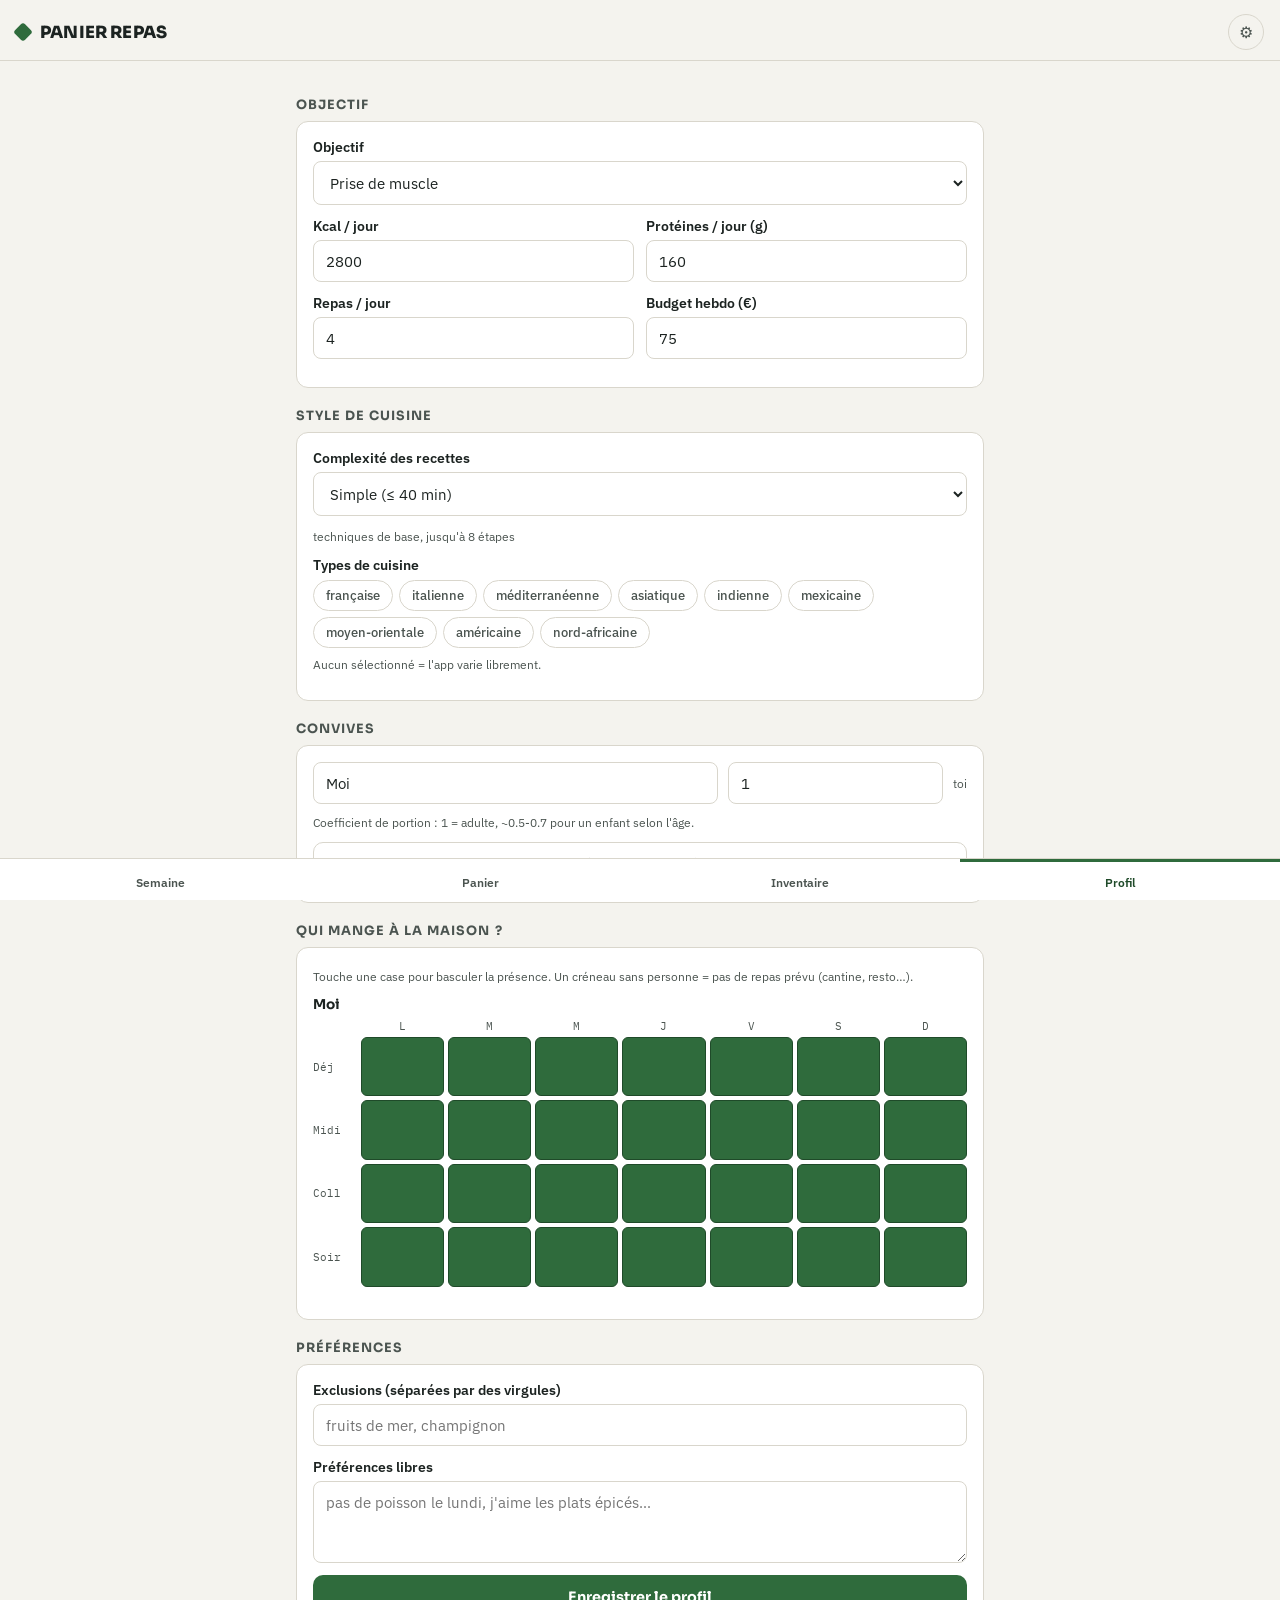
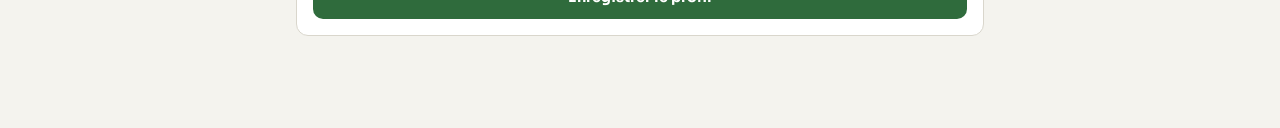
==== index.html @ 50703217 "Add files via upload" ====
<!DOCTYPE html>
<html lang="fr">
<head>
  <meta charset="UTF-8" />
  <meta name="viewport" content="width=device-width, initial-scale=1.0, viewport-fit=cover" />
  <meta name="theme-color" content="#2F6B3C" />
  <title>Panier Repas</title>
  <link rel="manifest" href="manifest.webmanifest" />
  <link rel="icon" href="icons/icon.svg" type="image/svg+xml" />
  <link rel="apple-touch-icon" href="icons/icon-192.png" />
  <link rel="preconnect" href="https://fonts.googleapis.com" />
  <link rel="preconnect" href="https://fonts.gstatic.com" crossorigin />
  <link href="https://fonts.googleapis.com/css2?family=Sora:wght@600;700;800&family=IBM+Plex+Sans:wght@400;500;600&family=IBM+Plex+Mono:wght@400;500;600&display=swap" rel="stylesheet" />
  <link rel="stylesheet" href="css/styles.css" />
</head>
<body>
  <header class="app-header">
    <div class="brand">
      <span class="brand-mark" aria-hidden="true"></span>
      <h1>Panier Repas</h1>
    </div>
    <button id="btn-settings" class="icon-btn" title="Réglages" aria-label="Réglages">⚙</button>
  </header>

  <main id="view" class="view"></main>

  <nav class="tabbar" role="tablist" aria-label="Navigation principale">
    <button class="tab" data-tab="semaine" role="tab">Semaine</button>
    <button class="tab" data-tab="panier" role="tab">Panier</button>
    <button class="tab" data-tab="inventaire" role="tab">Inventaire</button>
    <button class="tab" data-tab="profil" role="tab">Profil</button>
  </nav>

  <dialog id="dlg-settings" class="dialog">
    <form method="dialog" class="dialog-body" id="form-settings">
      <h2>Réglages</h2>
      <label>Clé API Anthropic
        <input type="password" id="set-api-key" placeholder="sk-ant-..." autocomplete="off" />
      </label>
      <label>Modèle
        <select id="set-model">
          <option value="claude-sonnet-4-6">claude-sonnet-4-6</option>
          <option value="claude-haiku-4-5-20251001">claude-haiku-4-5</option>
        </select>
      </label>
      <p class="hint">La clé est stockée uniquement dans ce navigateur (localStorage).</p>
      <label>URL du Worker poids (optionnel)
        <input type="url" id="set-worker-url" placeholder="https://panier-poids.xxx.workers.dev" />
      </label>
      <label>Secret du Worker
        <input type="password" id="set-worker-secret" autocomplete="off" />
      </label>
      <div class="dialog-actions">
        <button value="cancel" class="btn ghost">Annuler</button>
        <button value="ok" class="btn primary" id="set-save">Enregistrer</button>
      </div>
    </form>
  </dialog>

  <dialog id="dlg-match" class="dialog">
    <div class="dialog-body" id="dlg-match-body"></div>
  </dialog>

  <div id="toast" class="toast" role="status" aria-live="polite"></div>

  <script src="js/store.js"></script>
  <script src="js/catalogue.js"></script>
  <script src="js/schema.js"></script>
  <script src="js/generator.js"></script>
  <script src="js/aggregator.js"></script>
  <script src="js/health.js"></script>
  <script src="js/app.js"></script>
  <script>
    if ('serviceWorker' in navigator) {
      window.addEventListener('load', () => {
        navigator.serviceWorker.register('sw.js').catch(err => {
          console.error('SW registration failed:', err);
        });
      });
    }
  </script>
</body>
</html>
---- css/styles.css ----
/* ============================================================
   Panier Repas — design tokens
   Direction : étal de primeur + ticket de caisse.
   Porcelaine / encre / basilic / paprika. Le ticket (liste de
   courses à bords crantés, chiffres en mono) est la signature.
   ============================================================ */
:root {
  --porcelain: #F4F3EE;
  --ink: #1C2321;
  --ink-soft: #4B5450;
  --basil: #2F6B3C;
  --basil-deep: #1F4A29;
  --paprika: #D2481F;
  --line: #D9D6CC;
  --card: #FFFFFF;
  --ok: #2F6B3C;
  --warn: #B3541E;

  --font-display: "Sora", system-ui, sans-serif;
  --font-body: "IBM Plex Sans", system-ui, sans-serif;
  --font-mono: "IBM Plex Mono", ui-monospace, monospace;

  --radius: 12px;
  --pad: 16px;
}

* { box-sizing: border-box; }
html, body { margin: 0; padding: 0; }

body {
  font-family: var(--font-body);
  background: var(--porcelain);
  color: var(--ink);
  min-height: 100dvh;
  display: flex;
  flex-direction: column;
  padding-bottom: calc(64px + env(safe-area-inset-bottom));
}

/* ---------- header ---------- */
.app-header {
  display: flex;
  align-items: center;
  justify-content: space-between;
  padding: 14px var(--pad) 10px;
  position: sticky;
  top: 0;
  background: var(--porcelain);
  z-index: 5;
  border-bottom: 1px solid var(--line);
}
.brand { display: flex; align-items: center; gap: 10px; }
.brand-mark {
  width: 14px; height: 14px;
  background: var(--basil);
  border-radius: 3px;
  transform: rotate(45deg);
  display: inline-block;
}
.app-header h1 {
  font-family: var(--font-display);
  font-size: 1.05rem;
  font-weight: 800;
  letter-spacing: 0.01em;
  margin: 0;
  text-transform: uppercase;
}
.icon-btn {
  background: none; border: 1px solid var(--line);
  border-radius: 50%;
  width: 36px; height: 36px;
  font-size: 1rem;
  cursor: pointer;
  color: var(--ink-soft);
}
.icon-btn:hover { border-color: var(--basil); color: var(--basil); }

/* ---------- layout ---------- */
.view { flex: 1; padding: var(--pad); max-width: 720px; width: 100%; margin: 0 auto; }
.section-title {
  font-family: var(--font-display);
  font-size: 0.8rem;
  font-weight: 700;
  text-transform: uppercase;
  letter-spacing: 0.08em;
  color: var(--ink-soft);
  margin: 20px 0 8px;
}
.card {
  background: var(--card);
  border: 1px solid var(--line);
  border-radius: var(--radius);
  padding: var(--pad);
  margin-bottom: 12px;
}

/* ---------- tabbar ---------- */
.tabbar {
  position: fixed;
  bottom: 0; left: 0; right: 0;
  display: flex;
  background: var(--card);
  border-top: 1px solid var(--line);
  padding-bottom: env(safe-area-inset-bottom);
  z-index: 10;
}
.tab {
  flex: 1;
  border: none;
  background: none;
  padding: 12px 4px 10px;
  font-family: var(--font-body);
  font-size: 0.78rem;
  font-weight: 600;
  color: var(--ink-soft);
  cursor: pointer;
  border-top: 3px solid transparent;
}
.tab.active { color: var(--basil-deep); border-top-color: var(--basil); }
.tab:focus-visible { outline: 2px solid var(--basil); outline-offset: -2px; }

/* ---------- forms ---------- */
label { display: block; font-size: 0.85rem; font-weight: 600; margin-bottom: 12px; color: var(--ink); }
input, select, textarea {
  display: block;
  width: 100%;
  margin-top: 5px;
  padding: 10px 12px;
  border: 1px solid var(--line);
  border-radius: 8px;
  background: #fff;
  font-family: var(--font-body);
  font-size: 0.95rem;
  color: var(--ink);
}
input:focus-visible, select:focus-visible, textarea:focus-visible, .btn:focus-visible {
  outline: 2px solid var(--basil);
  outline-offset: 1px;
}
.grid-2 { display: grid; grid-template-columns: 1fr 1fr; gap: 0 12px; }
.hint { font-size: 0.78rem; color: var(--ink-soft); margin: 4px 0 12px; }

.btn {
  font-family: var(--font-display);
  font-weight: 700;
  font-size: 0.9rem;
  padding: 12px 18px;
  border-radius: 10px;
  border: 1px solid transparent;
  cursor: pointer;
}
.btn.primary { background: var(--basil); color: #fff; }
.btn.primary:hover { background: var(--basil-deep); }
.btn.primary:disabled { background: var(--line); color: var(--ink-soft); cursor: default; }
.btn.ghost { background: none; border-color: var(--line); color: var(--ink); }
.btn.ghost:hover { border-color: var(--basil); color: var(--basil-deep); }
.btn.danger { background: none; border-color: var(--line); color: var(--paprika); }
.btn.block { width: 100%; }
.btn-row { display: flex; gap: 10px; margin: 12px 0; }
.btn-row .btn { flex: 1; }

/* ---------- semaine ---------- */
.day-macros {
  display: flex;
  gap: 8px;
  overflow-x: auto;
  padding-bottom: 4px;
  margin-bottom: 8px;
}
.day-pill {
  flex: 0 0 auto;
  border: 1px solid var(--line);
  border-radius: 10px;
  background: var(--card);
  padding: 8px 10px;
  text-align: center;
  min-width: 76px;
}
.day-pill .d { font-family: var(--font-display); font-size: 0.7rem; font-weight: 700; text-transform: uppercase; color: var(--ink-soft); }
.day-pill .kcal { font-family: var(--font-mono); font-weight: 600; font-size: 0.9rem; }
.day-pill .prot { font-family: var(--font-mono); font-size: 0.75rem; color: var(--basil-deep); }

.recipe { border-left: 4px solid var(--basil); }
.recipe h3 { margin: 0 0 4px; font-family: var(--font-display); font-size: 1rem; font-weight: 700; }
.recipe .meta { font-family: var(--font-mono); font-size: 0.78rem; color: var(--ink-soft); margin-bottom: 8px; }
.recipe ul { margin: 8px 0; padding-left: 18px; font-size: 0.88rem; }
.recipe ol { margin: 8px 0; padding-left: 18px; font-size: 0.88rem; }
.recipe details summary { cursor: pointer; font-weight: 600; font-size: 0.85rem; color: var(--basil-deep); }

.empty {
  text-align: center;
  padding: 40px 20px;
  color: var(--ink-soft);
}
.empty h2 { font-family: var(--font-display); font-size: 1.1rem; color: var(--ink); }

.loading { text-align: center; padding: 30px; color: var(--ink-soft); }
.loading::after {
  content: "";
  display: block;
  width: 26px; height: 26px;
  margin: 14px auto 0;
  border: 3px solid var(--line);
  border-top-color: var(--basil);
  border-radius: 50%;
  animation: spin 0.9s linear infinite;
}
@keyframes spin { to { transform: rotate(360deg); } }
@media (prefers-reduced-motion: reduce) {
  .loading::after { animation: none; }
}

/* ---------- LE TICKET (signature) ---------- */
.ticket {
  background: #fff;
  font-family: var(--font-mono);
  font-size: 0.85rem;
  padding: 18px 16px 26px;
  margin: 10px 0 16px;
  position: relative;
  box-shadow: 0 2px 10px rgba(28, 35, 33, 0.08);
  /* bords crantés haut et bas */
  --notch: 10px;
  clip-path: polygon(
    0 6px, 3% 0, 6% 6px, 9% 0, 12% 6px, 15% 0, 18% 6px, 21% 0, 24% 6px, 27% 0,
    30% 6px, 33% 0, 36% 6px, 39% 0, 42% 6px, 45% 0, 48% 6px, 51% 0, 54% 6px,
    57% 0, 60% 6px, 63% 0, 66% 6px, 69% 0, 72% 6px, 75% 0, 78% 6px, 81% 0,
    84% 6px, 87% 0, 90% 6px, 93% 0, 96% 6px, 100% 0,
    100% calc(100% - 6px), 96% 100%, 93% calc(100% - 6px), 90% 100%,
    87% calc(100% - 6px), 84% 100%, 81% calc(100% - 6px), 78% 100%,
    75% calc(100% - 6px), 72% 100%, 69% calc(100% - 6px), 66% 100%,
    63% calc(100% - 6px), 60% 100%, 57% calc(100% - 6px), 54% 100%,
    51% calc(100% - 6px), 48% 100%, 45% calc(100% - 6px), 42% 100%,
    39% calc(100% - 6px), 36% 100%, 33% calc(100% - 6px), 30% 100%,
    27% calc(100% - 6px), 24% 100%, 21% calc(100% - 6px), 18% 100%,
    15% calc(100% - 6px), 12% 100%, 9% calc(100% - 6px), 6% 100%,
    3% calc(100% - 6px), 0 100%
  );
}
.ticket-header {
  text-align: center;
  border-bottom: 1px dashed var(--line);
  padding-bottom: 8px;
  margin-bottom: 8px;
  font-weight: 600;
  letter-spacing: 0.06em;
}
.ticket-rayon {
  font-weight: 600;
  text-transform: uppercase;
  font-size: 0.72rem;
  letter-spacing: 0.1em;
  color: var(--basil-deep);
  margin: 12px 0 4px;
}
.ticket-line {
  display: flex;
  align-items: baseline;
  gap: 8px;
  padding: 3px 0;
}
.ticket-line .name { flex: 1; min-width: 0; overflow: hidden; text-overflow: ellipsis; white-space: nowrap; }
.ticket-line .qty { white-space: nowrap; font-weight: 500; }
.ticket-line .dots { flex: 0 1 40px; border-bottom: 1px dotted var(--line); transform: translateY(-3px); }
.ticket-line.matched .name::before { content: "✓ "; color: var(--ok); }
.ticket-line.unmatched { cursor: pointer; }
.ticket-line.unmatched .name::before { content: "? "; color: var(--paprika); font-weight: 600; }
.ticket-line.unmatched:hover .name { text-decoration: underline; }
.ticket-line.stock { color: var(--ink-soft); text-decoration: line-through; }
.ticket-total {
  border-top: 1px dashed var(--line);
  margin-top: 10px;
  padding-top: 8px;
  display: flex;
  justify-content: space-between;
  font-weight: 600;
}
.ticket-foot { text-align: center; font-size: 0.7rem; color: var(--ink-soft); margin-top: 10px; }

/* ---------- inventaire ---------- */
.inv-line {
  display: flex;
  align-items: center;
  gap: 10px;
  padding: 10px 0;
  border-bottom: 1px solid var(--line);
  font-size: 0.9rem;
}
.inv-line:last-child { border-bottom: none; }
.inv-line .name { flex: 1; }
.inv-line .qty { font-family: var(--font-mono); font-size: 0.82rem; color: var(--ink-soft); white-space: nowrap; }
.inv-line .dlc { font-family: var(--font-mono); font-size: 0.75rem; white-space: nowrap; }
.inv-line .dlc.soon { color: var(--paprika); font-weight: 600; }
.inv-line .del { background: none; border: none; color: var(--ink-soft); cursor: pointer; font-size: 1rem; }
.inv-line .del:hover { color: var(--paprika); }

/* ---------- dialogs & toast ---------- */
.dialog { border: none; border-radius: var(--radius); padding: 0; max-width: 420px; width: calc(100% - 32px); }
.dialog::backdrop { background: rgba(28, 35, 33, 0.45); }
.dialog-body { padding: 20px; }
.dialog-body h2 { font-family: var(--font-display); font-size: 1.05rem; margin: 0 0 14px; }
.dialog-actions { display: flex; justify-content: flex-end; gap: 10px; margin-top: 8px; }

.match-option {
  display: block; width: 100%;
  text-align: left;
  padding: 10px;
  margin-bottom: 8px;
  border: 1px solid var(--line);
  border-radius: 8px;
  background: #fff;
  cursor: pointer;
  font-family: var(--font-body);
  font-size: 0.88rem;
}
.match-option:hover { border-color: var(--basil); }

.toast {
  position: fixed;
  bottom: calc(76px + env(safe-area-inset-bottom));
  left: 50%;
  transform: translateX(-50%) translateY(10px);
  background: var(--ink);
  color: #fff;
  padding: 10px 18px;
  border-radius: 999px;
  font-size: 0.85rem;
  opacity: 0;
  pointer-events: none;
  transition: opacity 0.25s, transform 0.25s;
  z-index: 50;
  max-width: 90%;
}
.toast.show { opacity: 1; transform: translateX(-50%) translateY(0); }
.toast.error { background: var(--paprika); }

.badge {
  display: inline-block;
  font-family: var(--font-mono);
  font-size: 0.72rem;
  padding: 2px 8px;
  border-radius: 999px;
  border: 1px solid var(--line);
  color: var(--ink-soft);
}
.badge.ok { color: var(--ok); border-color: var(--ok); }
.badge.warn { color: var(--warn); border-color: var(--warn); }

/* ---------- convives & présence (v1.1) ---------- */
.conv-line { display: flex; gap: 10px; align-items: center; margin-bottom: 10px; }
.conv-line .conv-nom { flex: 2; margin-top: 0; }
.conv-line .conv-coef { flex: 1; margin-top: 0; }
.conv-line .del { background: none; border: none; color: var(--ink-soft); cursor: pointer; font-size: 1rem; }
.conv-line .del:hover { color: var(--paprika); }

.pres-block { margin-bottom: 16px; }
.pres-name { font-family: var(--font-display); font-weight: 700; font-size: 0.85rem; margin-bottom: 6px; }
.pres-grid {
  display: grid;
  grid-template-columns: 44px repeat(7, 1fr);
  gap: 4px;
  align-items: center;
}
.pres-h {
  font-family: var(--font-mono);
  font-size: 0.68rem;
  color: var(--ink-soft);
  text-align: center;
}
.pres-grid > .pres-h:nth-child(n+9):nth-child(8n+1) { text-align: left; }
.pres-cell {
  aspect-ratio: 1.4;
  border: 1px solid var(--line);
  border-radius: 6px;
  background: #fff;
  cursor: pointer;
  padding: 0;
}
.pres-cell.on { background: var(--basil); border-color: var(--basil-deep); }
.pres-cell:focus-visible { outline: 2px solid var(--basil); outline-offset: 1px; }

/* ---------- recommandation livraison (v1.2) ---------- */
.card.delivery { border-left: 4px solid var(--basil); font-size: 0.88rem; }
.card.delivery.warn { border-left-color: var(--paprika); }

/* ---------- créneaux de livraison (v1.3) ---------- */
.deliv-row {
  display: flex; align-items: center; gap: 10px;
  padding: 7px 0; border-bottom: 1px dashed var(--line);
  font-family: var(--font-mono); font-size: 0.82rem;
}
.deliv-row:last-of-type { border-bottom: none; }
.deliv-rang {
  width: 20px; height: 20px; flex: 0 0 auto;
  border-radius: 50%; background: var(--basil); color: #fff;
  display: grid; place-items: center; font-size: 0.7rem; font-weight: 600;
}
.deliv-label { flex: 1; font-family: var(--font-body); font-weight: 600; }
.deliv-date { color: var(--ink-soft); }
.card.delivery.warn .deliv-rang { background: var(--paprika); }

.slot-line {
  display: flex; align-items: center; justify-content: space-between;
  padding: 8px 0; border-bottom: 1px solid var(--line); font-size: 0.9rem;
}
.slot-line:last-child { border-bottom: none; }
.slot-line .del { background: none; border: none; color: var(--ink-soft); cursor: pointer; font-size: 1rem; }
.slot-line .del:hover { color: var(--paprika); }

/* ---------- chips (complexité / cuisines / bannis) v1.4 ---------- */
.chips { display: flex; flex-wrap: wrap; gap: 6px; margin: 4px 0 8px; }
.chip {
  font-family: var(--font-body);
  font-size: 0.8rem;
  font-weight: 500;
  padding: 6px 12px;
  border-radius: 999px;
  border: 1px solid var(--line);
  background: #fff;
  color: var(--ink-soft);
  cursor: pointer;
}
.chip:hover { border-color: var(--basil); color: var(--basil-deep); }
.chip.on { background: var(--basil); border-color: var(--basil-deep); color: #fff; }
.chip.banned { border-color: var(--paprika); color: var(--paprika); }
.chip.banned:hover { background: var(--paprika); color: #fff; }
.chip:focus-visible { outline: 2px solid var(--basil); outline-offset: 1px; }
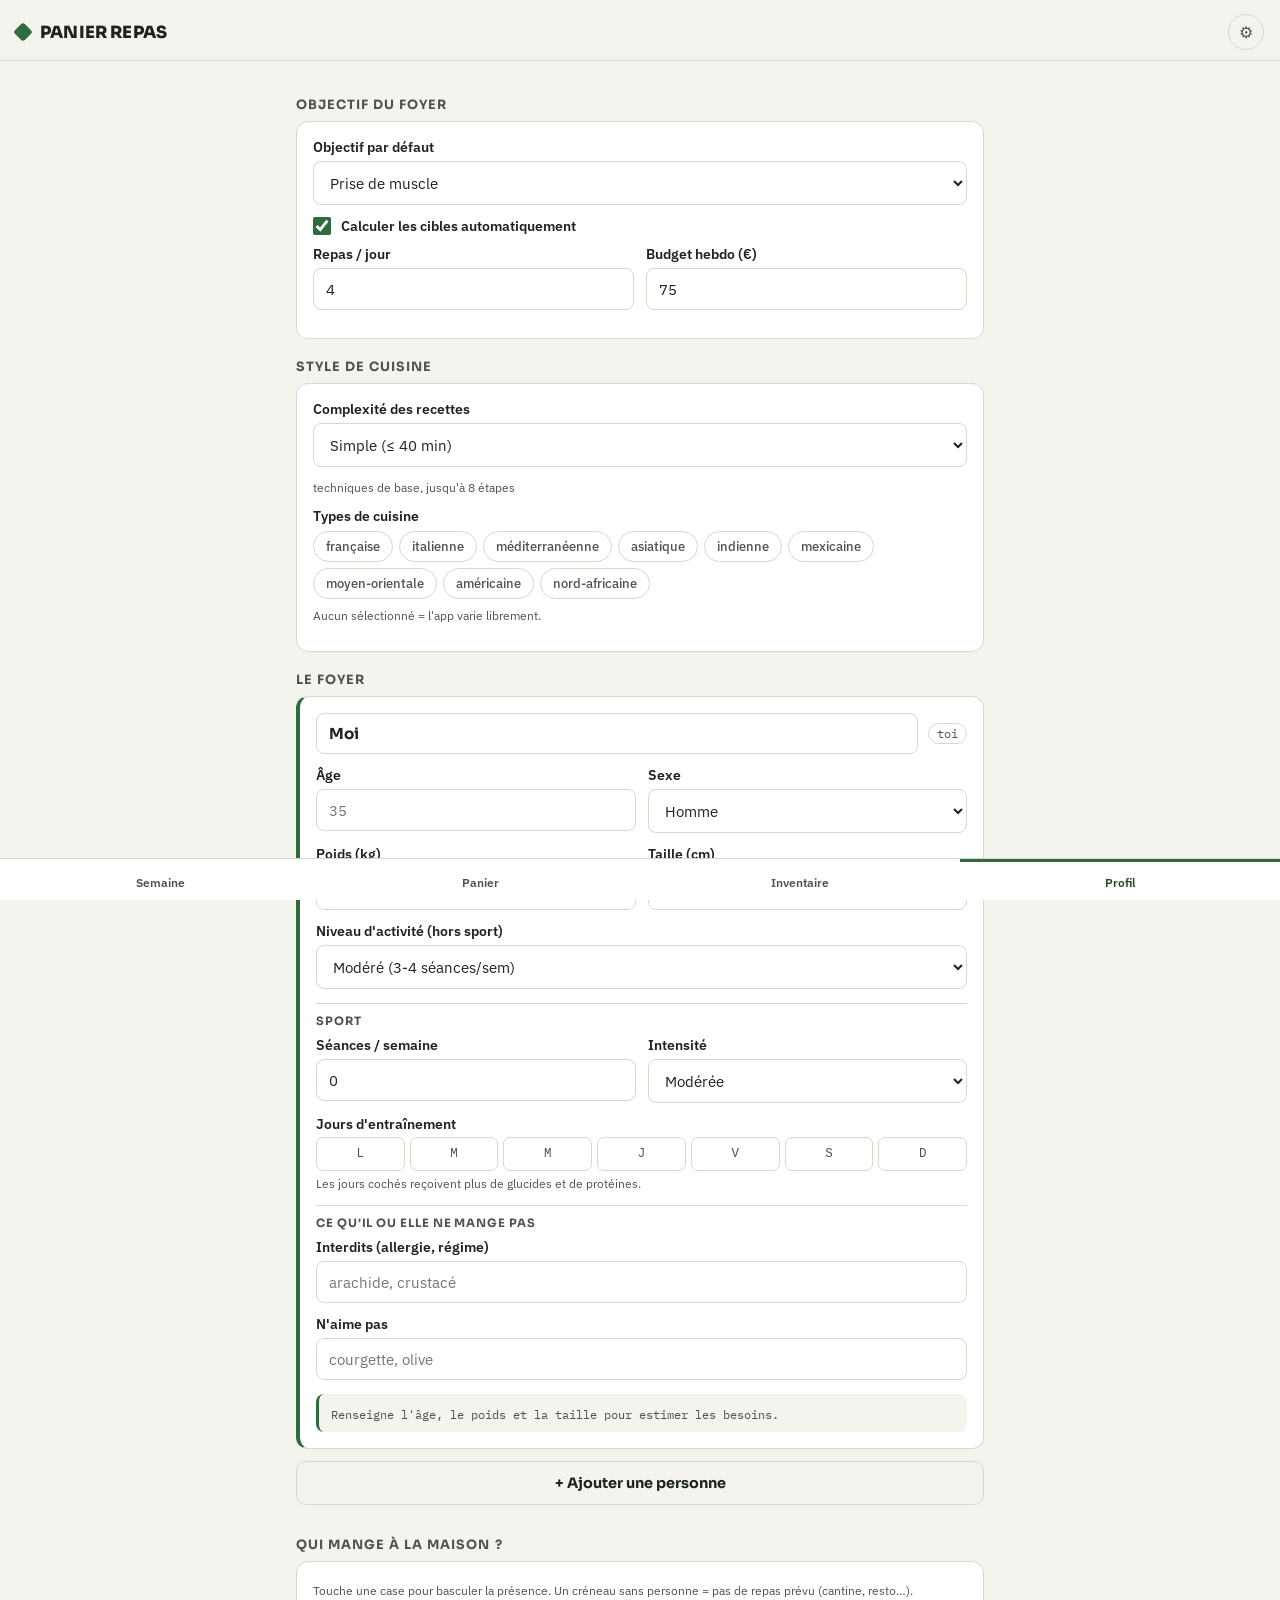
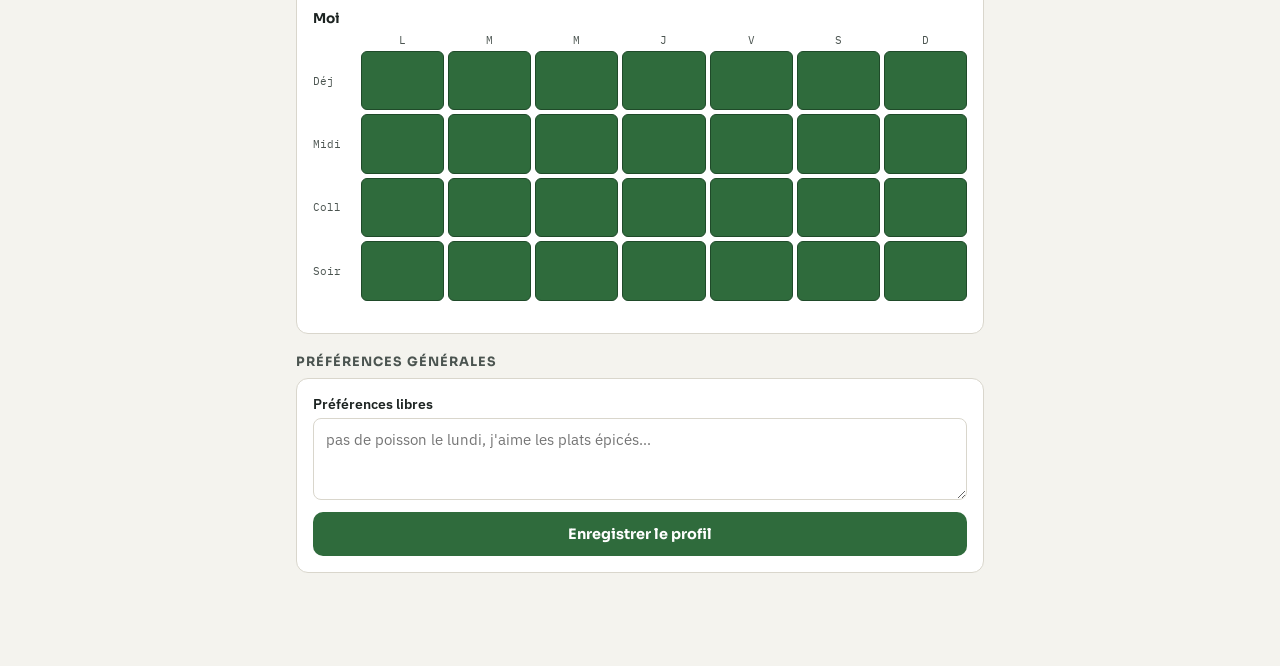
==== commit 86f23512: "Add files via upload" ====
--- a/index.html
+++ b/index.html
@@ -50,6 +50,13 @@
       <label>Secret du Worker
         <input type="password" id="set-worker-secret" autocomplete="off" />
       </label>
+      <label>Choix des produits : prix ↔ santé
+        <input type="range" id="set-pref-sante" min="0" max="1" step="0.25" />
+      </label>
+      <p class="hint" id="set-pref-label"></p>
+      <label>Plafond par article (€, optionnel)
+        <input type="number" id="set-budget-article" step="0.5" placeholder="ex. 8" />
+      </label>
       <div class="dialog-actions">
         <button value="cancel" class="btn ghost">Annuler</button>
         <button value="ok" class="btn primary" id="set-save">Enregistrer</button>
@@ -64,6 +71,7 @@
   <div id="toast" class="toast" role="status" aria-live="polite"></div>
 
   <script src="js/store.js"></script>
+  <script src="js/scoring.js"></script>
   <script src="js/catalogue.js"></script>
   <script src="js/schema.js"></script>
   <script src="js/generator.js"></script>
--- a/css/styles.css
+++ b/css/styles.css
@@ -425,3 +425,51 @@
 .chip.banned { border-color: var(--paprika); color: var(--paprika); }
 .chip.banned:hover { background: var(--paprika); color: #fff; }
 .chip:focus-visible { outline: 2px solid var(--basil); outline-offset: 1px; }
+
+/* ---------- cibles automatiques (v1.5) ---------- */
+.switch { display: flex; align-items: center; gap: 10px; margin-bottom: 10px; font-weight: 600; font-size: 0.85rem; }
+.switch input { width: auto; margin: 0; flex: 0 0 auto; width: 18px; height: 18px; accent-color: var(--basil); }
+.calc-box {
+  background: var(--porcelain);
+  border-left: 3px solid var(--basil);
+  border-radius: 8px;
+  padding: 10px 12px;
+  margin-bottom: 12px;
+}
+.calc-main { font-family: var(--font-display); font-size: 0.95rem; }
+.calc-main b { color: var(--basil-deep); }
+.calc-detail { font-family: var(--font-mono); font-size: 0.75rem; color: var(--ink-soft); margin-top: 3px; }
+
+/* ---------- foyer : fiches personnes (v1.6) ---------- */
+.person {
+  background: var(--card);
+  border: 1px solid var(--line);
+  border-left: 4px solid var(--basil);
+  border-radius: var(--radius);
+  padding: var(--pad);
+  margin-bottom: 12px;
+}
+.person-head { display: flex; align-items: center; gap: 10px; margin-bottom: 12px; }
+.person-head .c-nom { margin-top: 0; font-family: var(--font-display); font-weight: 700; }
+.person-head .del { background: none; border: none; color: var(--ink-soft); cursor: pointer; font-size: 1.05rem; }
+.person-head .del:hover { color: var(--paprika); }
+.sub-title {
+  font-family: var(--font-display); font-weight: 700; font-size: 0.72rem;
+  text-transform: uppercase; letter-spacing: 0.08em; color: var(--ink-soft);
+  margin: 14px 0 8px; padding-top: 10px; border-top: 1px solid var(--line);
+}
+.days-row { display: grid; grid-template-columns: repeat(7, 1fr); gap: 5px; margin-bottom: 4px; }
+.day-btn {
+  padding: 9px 0;
+  border: 1px solid var(--line);
+  border-radius: 7px;
+  background: #fff;
+  font-family: var(--font-mono);
+  font-size: 0.78rem;
+  font-weight: 500;
+  color: var(--ink-soft);
+  cursor: pointer;
+}
+.day-btn.on { background: var(--basil); border-color: var(--basil-deep); color: #fff; font-weight: 600; }
+.day-btn:focus-visible { outline: 2px solid var(--basil); outline-offset: 1px; }
+.person .calc-box { margin-top: 14px; margin-bottom: 0; }
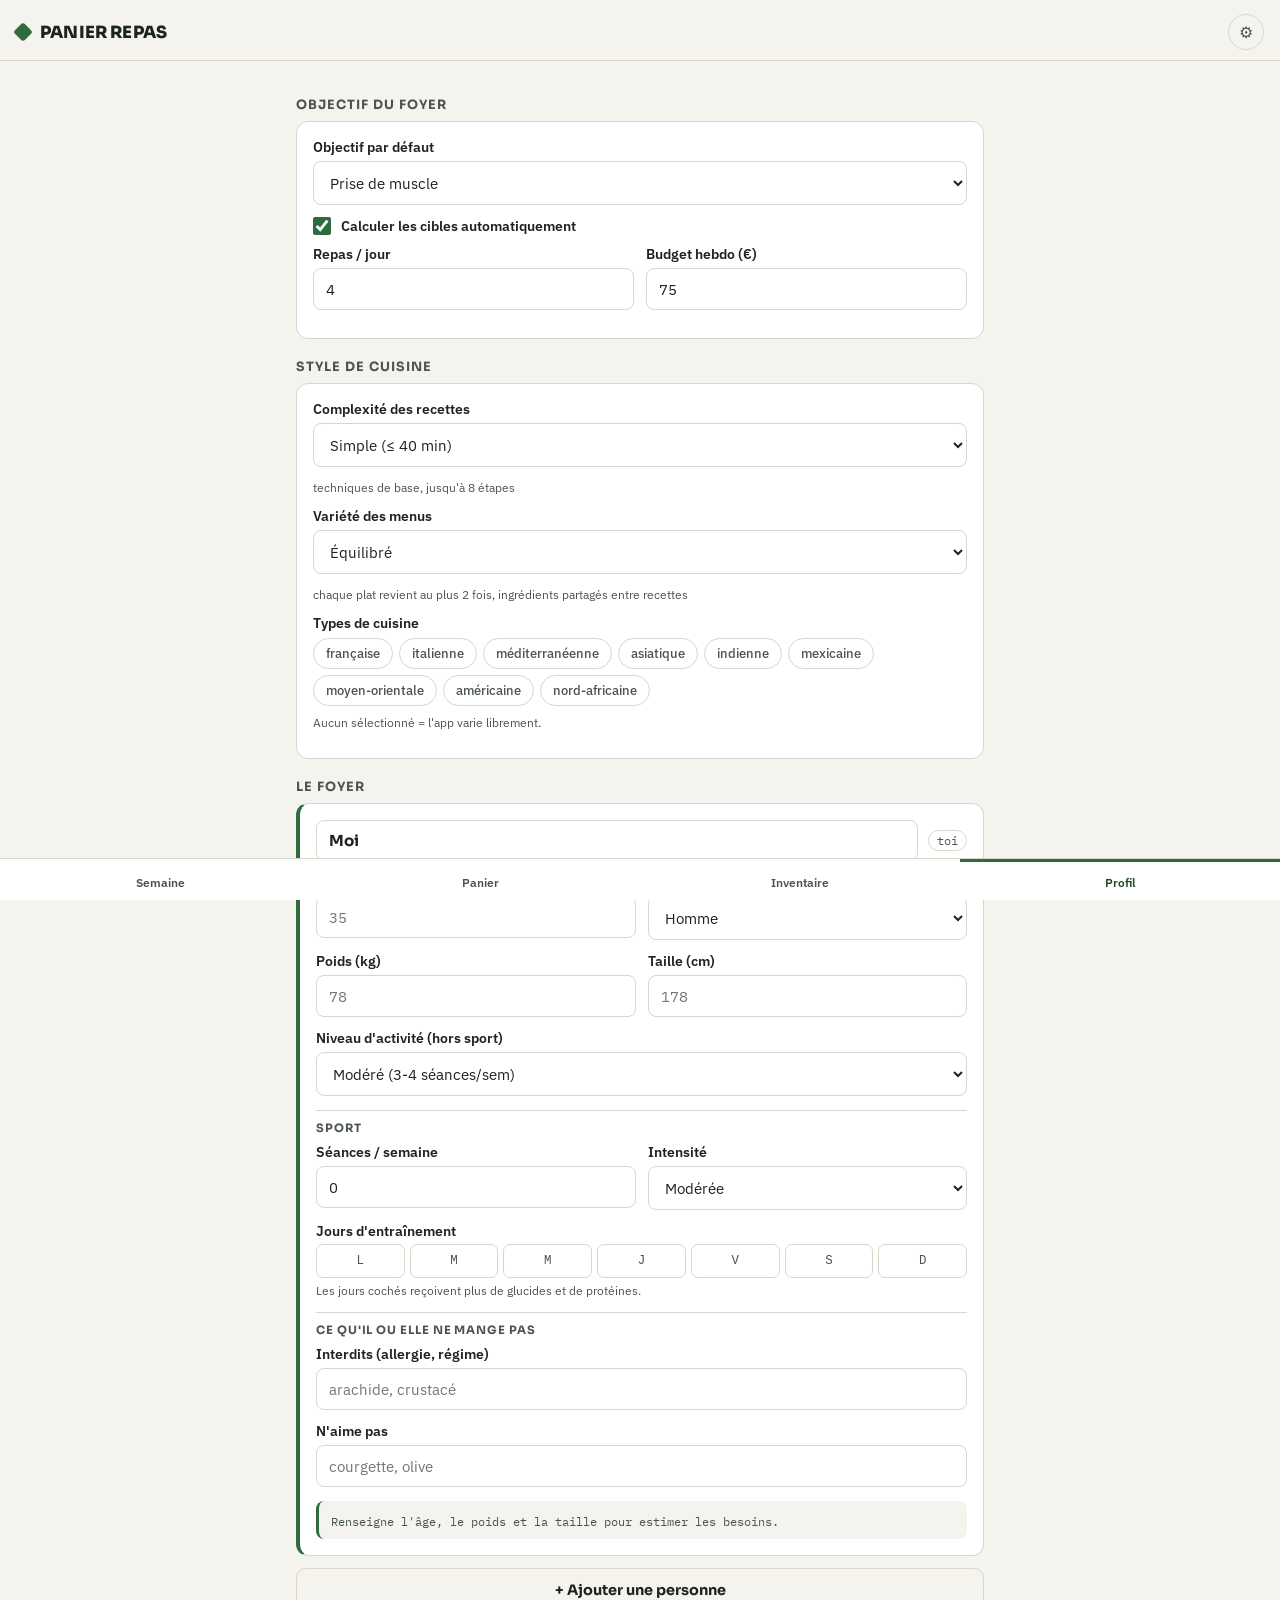
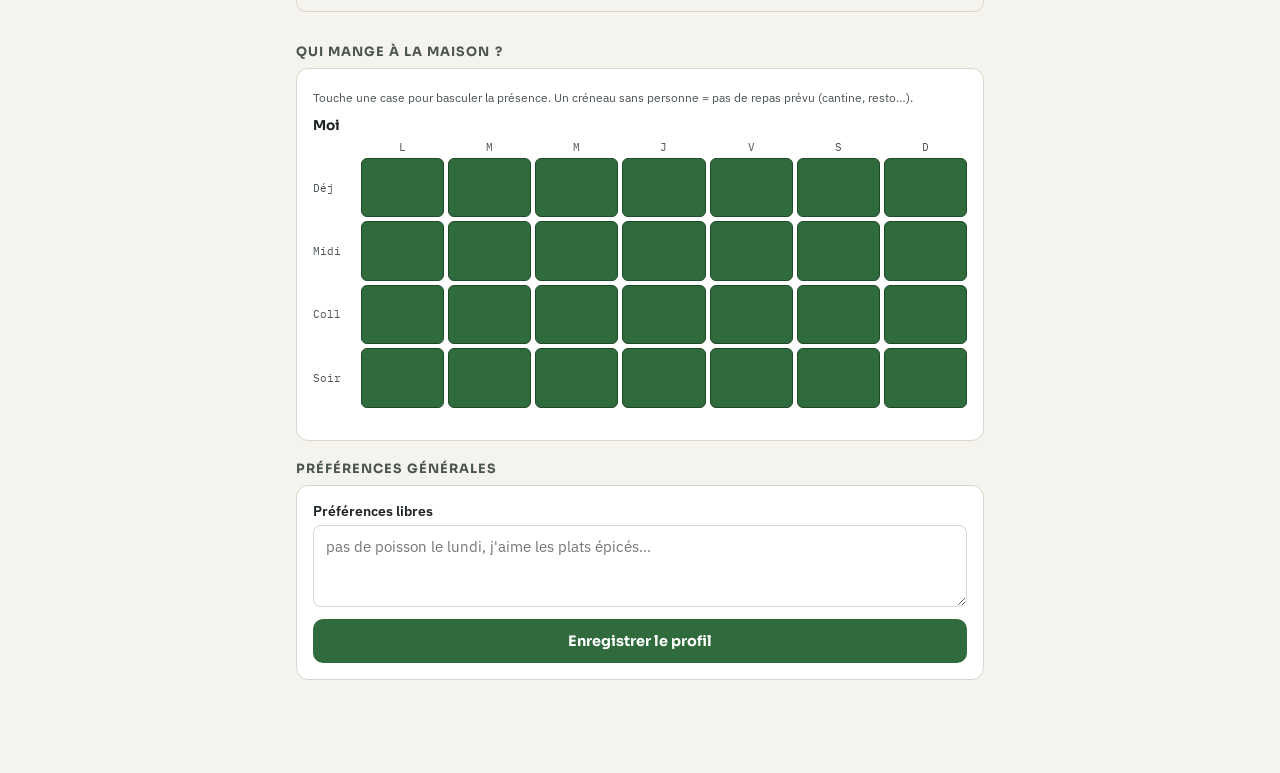
==== commit e6dcf694: "Add files via upload" ====
--- a/index.html
+++ b/index.html
@@ -50,6 +50,16 @@
       <label>Secret du Worker
         <input type="password" id="set-worker-secret" autocomplete="off" />
       </label>
+      <label>Enseigne
+        <select id="set-enseigne">
+          <option value="intermarche">Intermarché</option>
+          <option value="leclerc">E.Leclerc</option>
+          <option value="carrefour">Carrefour</option>
+          <option value="auchan">Auchan</option>
+          <option value="houra">Houra</option>
+          <option value="coursesu">Courses U</option>
+        </select>
+      </label>
       <label>Choix des produits : prix ↔ santé
         <input type="range" id="set-pref-sante" min="0" max="1" step="0.25" />
       </label>
--- a/css/styles.css
+++ b/css/styles.css
@@ -473,3 +473,81 @@
 .day-btn.on { background: var(--basil); border-color: var(--basil-deep); color: #fff; font-weight: 600; }
 .day-btn:focus-visible { outline: 2px solid var(--basil); outline-offset: 1px; }
 .person .calc-box { margin-top: 14px; margin-bottom: 0; }
+
+/* ---------- tableau des menus (v1.9) ---------- */
+.seg { display: flex; gap: 0; margin: 4px 0 12px; border: 1px solid var(--line); border-radius: 9px; overflow: hidden; }
+.seg-btn {
+  flex: 1; border: none; background: #fff; cursor: pointer;
+  font-family: var(--font-display); font-weight: 700; font-size: 0.8rem;
+  padding: 9px 6px; color: var(--ink-soft);
+}
+.seg-btn.on { background: var(--basil); color: #fff; }
+.seg-btn:focus-visible { outline: 2px solid var(--basil); outline-offset: -2px; }
+
+.menu-wrap { overflow-x: auto; -webkit-overflow-scrolling: touch; margin: 0 calc(var(--pad) * -1); padding: 0 var(--pad); }
+table.menu { border-collapse: separate; border-spacing: 4px; width: 100%; min-width: 560px; }
+table.menu th, table.menu td { padding: 0; }
+table.menu thead th {
+  font-family: var(--font-display); font-weight: 700; font-size: 0.72rem;
+  text-transform: uppercase; letter-spacing: 0.06em; color: var(--ink-soft);
+  padding-bottom: 2px; text-align: center;
+}
+table.menu .corner { width: 62px; }
+table.menu .row-h {
+  font-family: var(--font-mono); font-size: 0.72rem; color: var(--ink-soft);
+  text-align: left; white-space: nowrap; padding-right: 4px; vertical-align: middle;
+}
+table.menu td.meal {
+  background: hsl(var(--h) 42% 96%);
+  border: 1px solid hsl(var(--h) 38% 82%);
+  border-left: 3px solid hsl(var(--h) 45% 45%);
+  border-radius: 8px;
+  padding: 7px 8px;
+  cursor: pointer;
+  vertical-align: top;
+  min-width: 96px;
+}
+table.menu td.meal:hover { background: hsl(var(--h) 45% 92%); }
+table.menu td.meal:focus-visible { outline: 2px solid var(--basil); outline-offset: 1px; }
+table.menu .meal-name {
+  display: block; font-size: 0.76rem; font-weight: 600; line-height: 1.25;
+  color: var(--ink);
+  display: -webkit-box; -webkit-line-clamp: 3; -webkit-box-orient: vertical; overflow: hidden;
+}
+table.menu .meal-macro { display: block; font-family: var(--font-mono); font-size: 0.68rem; color: var(--ink-soft); margin-top: 3px; }
+table.menu td.empty-cell {
+  text-align: center; color: var(--line); font-family: var(--font-mono); font-size: 0.8rem;
+  border: 1px dashed var(--line); border-radius: 8px;
+}
+table.menu tr.totals td {
+  text-align: center; padding: 5px 2px;
+  border-top: 1px solid var(--line);
+  font-family: var(--font-mono); font-size: 0.78rem;
+}
+table.menu tr.totals td span { display: block; font-size: 0.68rem; color: var(--ink-soft); }
+.card.recipe.flash { box-shadow: 0 0 0 3px var(--basil); transition: box-shadow .3s; }
+
+/* ---------- fiche recette d'un repas (v2.0) ---------- */
+.repas-head { margin-bottom: 14px; }
+.repas-quand {
+  font-family: var(--font-mono); font-size: 0.72rem; font-weight: 600;
+  text-transform: uppercase; letter-spacing: 0.1em; color: var(--basil-deep);
+  margin-bottom: 4px;
+}
+.repas-head h2 { margin: 0 0 6px; font-size: 1.05rem; line-height: 1.25; }
+.repas-meta { font-family: var(--font-mono); font-size: 0.76rem; color: var(--ink-soft); line-height: 1.5; }
+.repas-meta b { color: var(--ink); }
+
+ul.ing-list { list-style: none; margin: 0 0 4px; padding: 0; }
+ul.ing-list li {
+  display: flex; align-items: baseline; gap: 10px;
+  padding: 6px 0; border-bottom: 1px solid var(--line);
+  font-size: 0.88rem;
+}
+ul.ing-list li:last-child { border-bottom: none; }
+ul.ing-list li span:first-child { flex: 1; }
+ul.ing-list li b { font-family: var(--font-mono); font-size: 0.84rem; white-space: nowrap; }
+
+ol.etapes { margin: 4px 0 0; padding-left: 20px; font-size: 0.88rem; line-height: 1.55; }
+ol.etapes li { margin-bottom: 6px; }
+#dlg-match .dialog-body .sub-title { border-top: 1px solid var(--line); }
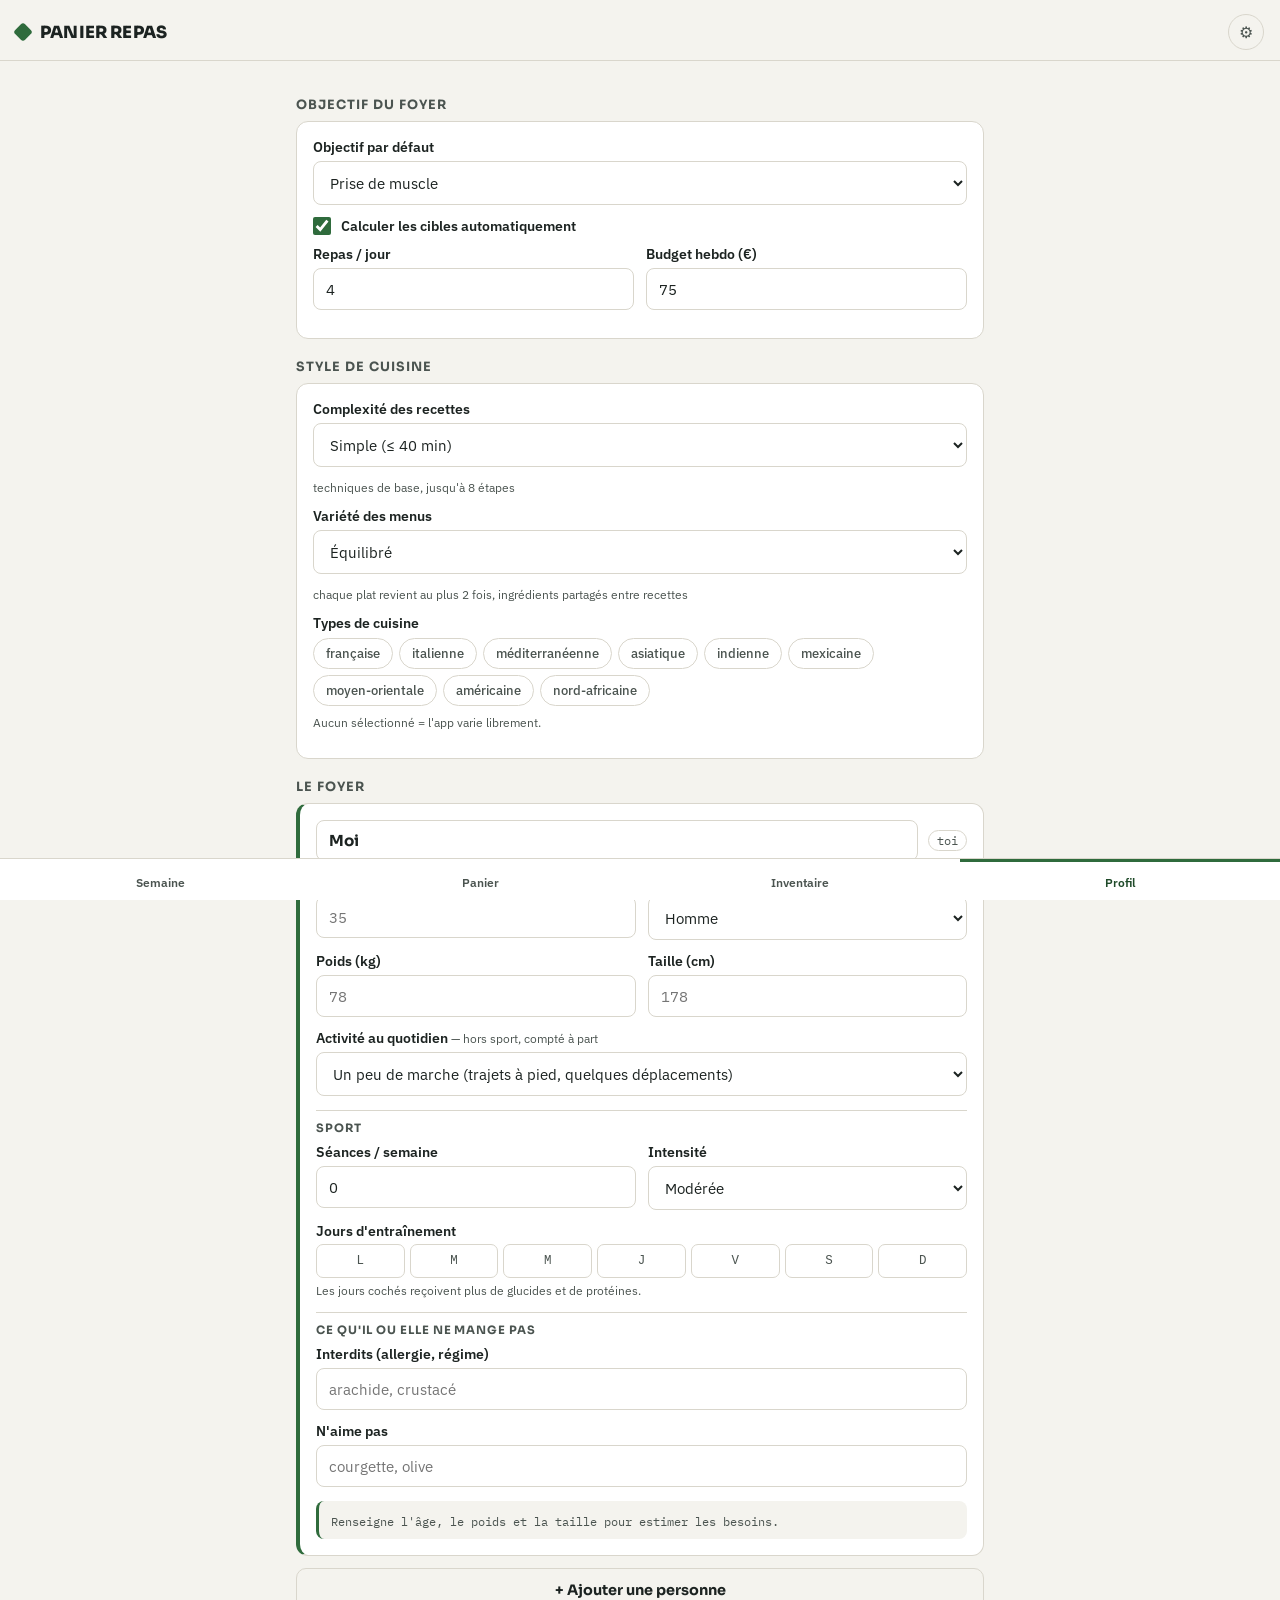
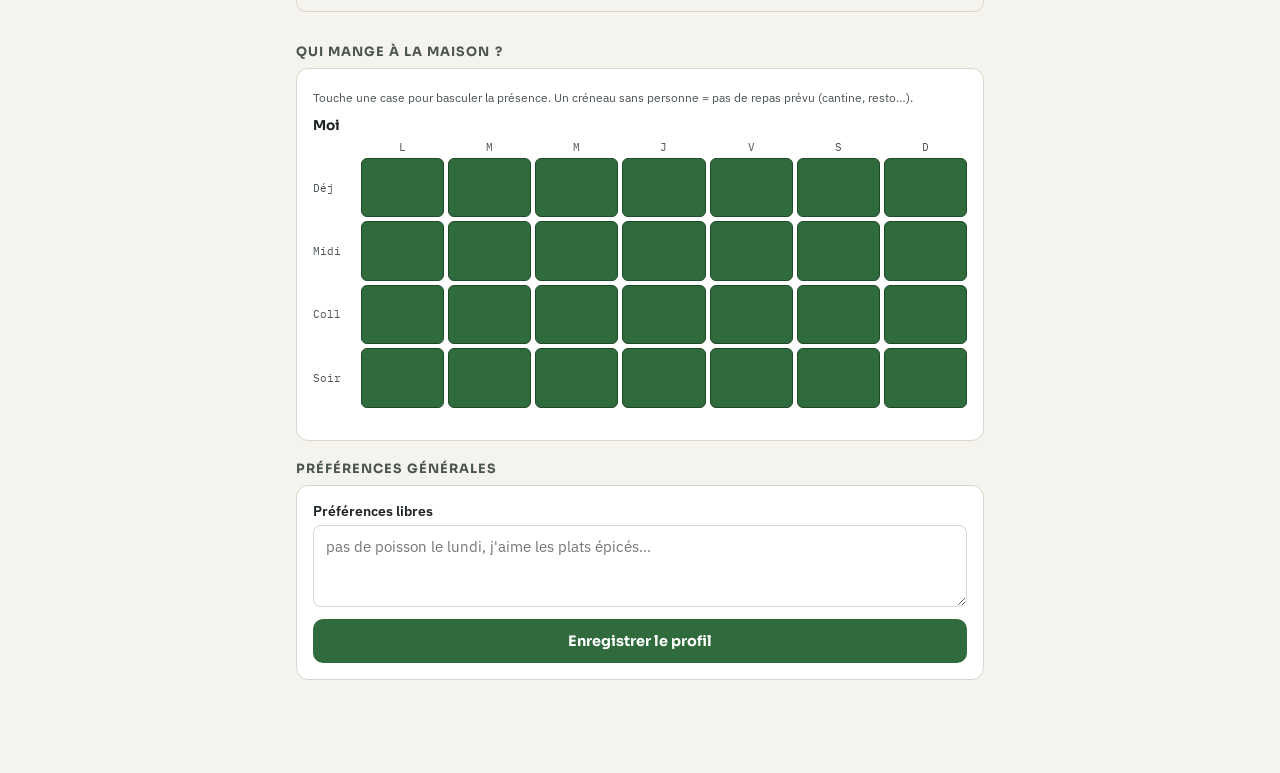
==== commit b46034da: "Add files via upload" ====
--- a/index.html
+++ b/index.html
@@ -39,10 +39,13 @@
       </label>
       <label>Modèle
         <select id="set-model">
-          <option value="claude-sonnet-4-6">claude-sonnet-4-6</option>
-          <option value="claude-haiku-4-5-20251001">claude-haiku-4-5</option>
+          <option value="claude-sonnet-5">Sonnet 5 — équilibré (recommandé)</option>
+          <option value="claude-haiku-4-5-20251001">Haiku 4.5 — le moins cher</option>
+          <option value="claude-sonnet-4-6">Sonnet 4.6</option>
+          <option value="claude-opus-5">Opus 5 — le plus fin, le plus cher</option>
         </select>
       </label>
+      <p class="hint" id="set-model-cout"></p>
       <p class="hint">La clé est stockée uniquement dans ce navigateur (localStorage).</p>
       <label>URL du Worker poids (optionnel)
         <input type="url" id="set-worker-url" placeholder="https://panier-poids.xxx.workers.dev" />
@@ -60,6 +63,11 @@
           <option value="coursesu">Courses U</option>
         </select>
       </label>
+      <label class="switch">
+        <input type="checkbox" id="set-prix-reels" />
+        <span>N'utiliser que les prix relevés en magasin</span>
+      </label>
+      <p class="hint">Sinon, les ingrédients non relevés sont estimés à partir de prix de référence.</p>
       <label>Choix des produits : prix ↔ santé
         <input type="range" id="set-pref-sante" min="0" max="1" step="0.25" />
       </label>
@@ -81,6 +89,7 @@
   <div id="toast" class="toast" role="status" aria-live="polite"></div>
 
   <script src="js/store.js"></script>
+  <script src="js/bridge.js"></script>
   <script src="js/scoring.js"></script>
   <script src="js/catalogue.js"></script>
   <script src="js/schema.js"></script>
--- a/css/styles.css
+++ b/css/styles.css
@@ -551,3 +551,36 @@
 ol.etapes { margin: 4px 0 0; padding-left: 20px; font-size: 0.88rem; line-height: 1.55; }
 ol.etapes li { margin-bottom: 6px; }
 #dlg-match .dialog-body .sub-title { border-top: 1px solid var(--line); }
+
+/* ---------- budget (v2.9) ---------- */
+.card.budget { border-left: 4px solid var(--basil); }
+.card.budget.warn { border-left-color: var(--paprika); }
+.budget-haut { display: flex; align-items: baseline; gap: 8px; }
+.budget-haut b { font-family: var(--font-display); font-size: 1.15rem; }
+.card.budget.warn .budget-haut b { color: var(--paprika); }
+.budget-jauge { height: 6px; background: var(--porcelain); border-radius: 3px; margin-top: 8px; overflow: hidden; }
+.budget-jauge > div { height: 100%; background: var(--basil); }
+.card.budget.warn .budget-jauge > div { background: var(--paprika); }
+.ticket-line .px-reel { color: var(--basil-deep); }
+.ticket-line .px-estime { color: var(--ink-soft); font-weight: 500; }
+.ticket-line .px-inconnu { color: var(--line); }
+.ticket-reste {
+  font-family: var(--font-mono); font-size: 0.7rem; color: var(--warn);
+  padding: 0 0 3px 14px; margin-top: -2px;
+}
+
+/* ---------- chaînage des restes (v3.5) ---------- */
+.card.chaine { border-left: 4px solid var(--basil); }
+.chaine-ligne { padding: 8px 0; border-bottom: 1px dashed var(--line); }
+.chaine-ligne:last-child { border-bottom: none; }
+.chaine-nom { font-family: var(--font-mono); font-size: 0.76rem; color: var(--ink-soft); margin-bottom: 4px; }
+.chaine-suite { display: flex; flex-wrap: wrap; align-items: center; gap: 6px; }
+.chaine-etape {
+  background: var(--porcelain); border-radius: 7px; padding: 4px 8px;
+  font-size: 0.78rem; line-height: 1.3;
+}
+.chaine-etape b { font-family: var(--font-mono); font-size: 0.7rem; color: var(--basil-deep); }
+.chaine-etape i { font-family: var(--font-mono); font-style: normal; font-size: 0.7rem; color: var(--ink-soft); }
+.chaine-fleche { color: var(--basil); font-weight: 700; }
+.chaine-reste { font-family: var(--font-mono); font-size: 0.7rem; color: var(--warn); margin-top: 4px; }
+.chaine-ok { font-family: var(--font-mono); font-size: 0.7rem; color: var(--ok); margin-top: 4px; }
